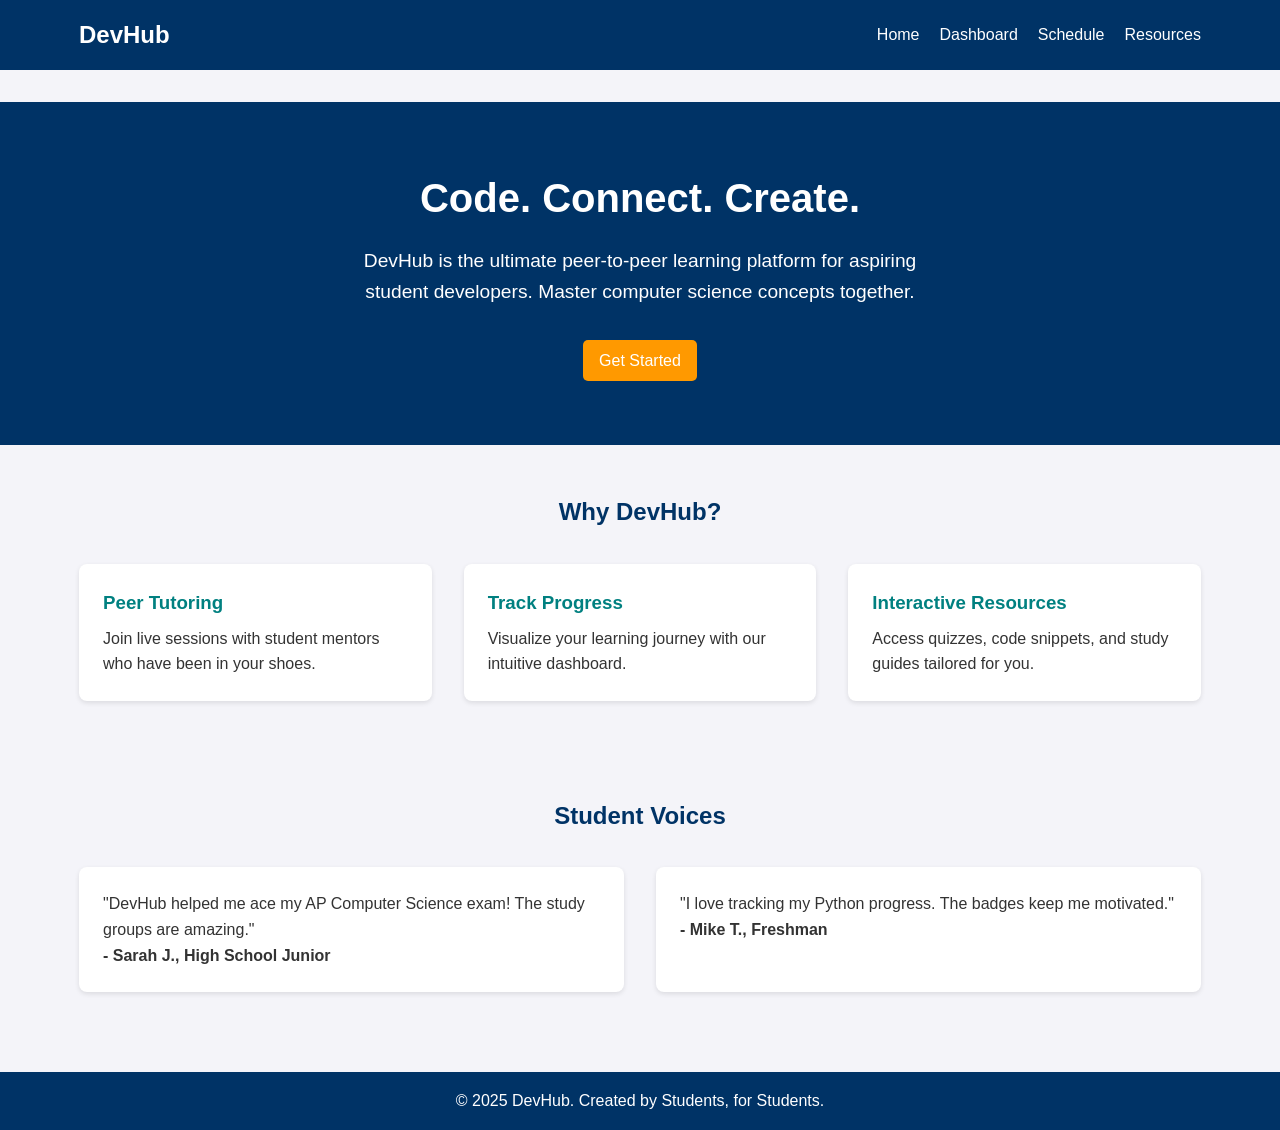
==== index.html @ 488227c8 "Create DevHub website for 2025-2026 Website Design competition - Implemented Home, Dashboard, Schedu" ====
<!DOCTYPE html>
<html lang="en">
<head>
    <meta charset="UTF-8">
    <meta name="viewport" content="width=device-width, initial-scale=1.0">
    <title>DevHub - Student Learning Hub</title>
    <link rel="stylesheet" href="css/styles.css">
    <script src="js/components.js" defer></script>
</head>
<body>
    <header></header>

    <main>
        <section class="hero">
            <div class="container">
                <div class="hero-content">
                    <h1>Code. Connect. Create.</h1>
                    <p>DevHub is the ultimate peer-to-peer learning platform for aspiring student developers. Master computer science concepts together.</p>
                    <a href="dashboard.html" class="btn btn-accent">Get Started</a>
                </div>
            </div>
        </section>

        <section class="features">
            <div class="container">
                <h2>Why DevHub?</h2>
                <div class="feature-grid">
                    <div class="feature-card">
                        <h3>Peer Tutoring</h3>
                        <p>Join live sessions with student mentors who have been in your shoes.</p>
                    </div>
                    <div class="feature-card">
                        <h3>Track Progress</h3>
                        <p>Visualize your learning journey with our intuitive dashboard.</p>
                    </div>
                    <div class="feature-card">
                        <h3>Interactive Resources</h3>
                        <p>Access quizzes, code snippets, and study guides tailored for you.</p>
                    </div>
                </div>
            </div>
        </section>

        <section class="testimonials">
            <div class="container">
                <h2>Student Voices</h2>
                <div class="testimonial-grid">
                    <div class="testimonial-card">
                        <p>"DevHub helped me ace my AP Computer Science exam! The study groups are amazing."</p>
                        <p><strong>- Sarah J., High School Junior</strong></p>
                    </div>
                    <div class="testimonial-card">
                        <p>"I love tracking my Python progress. The badges keep me motivated."</p>
                        <p><strong>- Mike T., Freshman</strong></p>
                    </div>
                </div>
            </div>
        </section>
    </main>

    <footer></footer>
</body>
</html>
---- css/styles.css ----
:root {
    --primary-color: #003366;
    --secondary-color: #008080;
    --accent-color: #FF9900;
    --bg-color: #f4f4f9;
    --text-color: #333333;
    --white: #ffffff;
    --font-main: 'Segoe UI', Tahoma, Geneva, Verdana, sans-serif;
}

* {
    box-sizing: border-box;
    margin: 0;
    padding: 0;
}

body {
    font-family: var(--font-main);
    background-color: var(--bg-color);
    color: var(--text-color);
    line-height: 1.6;
    display: flex;
    flex-direction: column;
    min-height: 100vh;
}

/* Typography */
h1, h2, h3 {
    color: var(--primary-color);
    margin-bottom: 0.5rem;
}

a {
    text-decoration: none;
    color: var(--primary-color);
}

ul {
    list-style: none;
}

/* Layout */
header {
    background-color: var(--primary-color);
    color: var(--white);
    padding: 1rem 0;
}

.container {
    width: 90%;
    max-width: 1200px;
    margin: 0 auto;
    padding: 0 15px;
}

/* Navigation */
nav {
    display: flex;
    justify-content: space-between;
    align-items: center;
}

.logo {
    font-size: 1.5rem;
    font-weight: bold;
    color: var(--white);
}

.nav-links {
    display: flex;
    gap: 20px;
}

.nav-links a {
    color: var(--white);
    font-weight: 500;
    transition: color 0.3s;
}

.nav-links a:hover {
    color: var(--accent-color);
}

.menu-toggle {
    display: none;
    font-size: 1.5rem;
    cursor: pointer;
}

/* Main Content */
main {
    flex: 1;
    padding: 2rem 0;
}

/* Footer */
footer {
    background-color: var(--primary-color);
    color: var(--white);
    text-align: center;
    padding: 1rem 0;
    margin-top: auto;
}

/* Responsive */
@media (max-width: 768px) {
    .nav-links {
        display: none;
        flex-direction: column;
        width: 100%;
        text-align: center;
        position: absolute;
        top: 60px; /* Adjust based on header height */
        left: 0;
        background-color: var(--primary-color);
        padding: 1rem 0;
    }

    .nav-links.active {
        display: flex;
    }

    .menu-toggle {
        display: block;
    }
}

/* Components */
.btn {
    display: inline-block;
    background-color: var(--secondary-color);
    color: var(--white);
    padding: 0.5rem 1rem;
    border-radius: 5px;
    transition: background 0.3s;
    border: none;
    cursor: pointer;
}

.btn:hover {
    background-color: #006666;
}

.btn-accent {
    background-color: var(--accent-color);
}

.btn-accent:hover {
    background-color: #e68a00;
}

/* Hero Section */
.hero {
    background-color: var(--primary-color);
    color: var(--white);
    padding: 4rem 0;
    text-align: center;
}

.hero h1 {
    color: var(--white);
    font-size: 2.5rem;
    margin-bottom: 1rem;
}

.hero p {
    font-size: 1.2rem;
    margin-bottom: 2rem;
    max-width: 600px;
    margin-left: auto;
    margin-right: auto;
}

/* Features Section */
.features, .testimonials {
    padding: 3rem 0;
    text-align: center;
}

.feature-grid, .testimonial-grid {
    display: grid;
    grid-template-columns: repeat(auto-fit, minmax(250px, 1fr));
    gap: 2rem;
    margin-top: 2rem;
}

.feature-card, .testimonial-card {
    background: var(--white);
    padding: 1.5rem;
    border-radius: 8px;
    box-shadow: 0 2px 5px rgba(0,0,0,0.1);
    text-align: left;
}

.feature-card h3 {
    color: var(--secondary-color);
}

/* Dashboard Styles */
.dashboard-grid {
    display: grid;
    grid-template-columns: 1fr 2fr;
    gap: 2rem;
    margin-top: 2rem;
}

@media (max-width: 768px) {
    .dashboard-grid {
        grid-template-columns: 1fr;
    }
}

.profile-card, .progress-section, .achievements-section {
    background: var(--white);
    padding: 1.5rem;
    border-radius: 8px;
    box-shadow: 0 2px 5px rgba(0,0,0,0.1);
    margin-bottom: 1rem;
}

.profile-header {
    display: flex;
    align-items: center;
    gap: 15px;
    margin-bottom: 1rem;
}

.avatar {
    width: 60px;
    height: 60px;
    background-color: var(--secondary-color);
    color: var(--white);
    border-radius: 50%;
    display: flex;
    align-items: center;
    justify-content: center;
    font-size: 1.2rem;
    font-weight: bold;
}

.streak {
    background-color: #fff3e0;
    color: #e65100;
    padding: 0.5rem;
    border-radius: 4px;
    text-align: center;
    font-weight: bold;
}

.progress-item {
    margin-bottom: 1.5rem;
}

.progress-info {
    display: flex;
    justify-content: space-between;
    margin-bottom: 0.5rem;
    font-weight: 500;
}

.progress-bar-bg {
    background-color: #e0e0e0;
    height: 10px;
    border-radius: 5px;
    overflow: hidden;
}

.progress-bar {
    background-color: var(--secondary-color);
    height: 100%;
    border-radius: 5px;
}

.badges-grid {
    display: grid;
    grid-template-columns: repeat(auto-fit, minmax(80px, 1fr));
    gap: 1rem;
    text-align: center;
}

.badge {
    padding: 1rem;
    border: 1px solid #eee;
    border-radius: 8px;
}

.badge.locked {
    opacity: 0.5;
    filter: grayscale(100%);
}

.badge-icon {
    font-size: 2rem;
    margin-bottom: 0.5rem;
}

/* Schedule Styles */
.schedule-controls {
    margin-bottom: 2rem;
    display: flex;
    gap: 10px;
}

.filter-btn {
    padding: 0.5rem 1.5rem;
    border: 1px solid var(--primary-color);
    background: transparent;
    color: var(--primary-color);
    border-radius: 20px;
    cursor: pointer;
    transition: all 0.3s;
}

.filter-btn:hover, .filter-btn.active {
    background: var(--primary-color);
    color: var(--white);
}

.session-card {
    display: flex;
    align-items: center;
    background: var(--white);
    padding: 1.5rem;
    margin-bottom: 1rem;
    border-radius: 8px;
    box-shadow: 0 2px 5px rgba(0,0,0,0.1);
    transition: transform 0.2s;
}

.session-card:hover {
    transform: translateY(-2px);
}

.session-date {
    background: #e3f2fd;
    color: var(--primary-color);
    padding: 0.5rem 1rem;
    border-radius: 8px;
    text-align: center;
    margin-right: 1.5rem;
    min-width: 70px;
}

.session-date .day {
    display: block;
    font-size: 1.5rem;
    font-weight: bold;
}

.session-date .month {
    font-size: 0.8rem;
    font-weight: bold;
}

.session-details {
    flex: 1;
}

.session-details h3 {
    margin-bottom: 0.2rem;
}

.session-details .time, .session-details .host {
    font-size: 0.9rem;
    color: #666;
    margin-bottom: 0.2rem;
}

.tag {
    display: inline-block;
    font-size: 0.8rem;
    padding: 0.2rem 0.6rem;
    border-radius: 12px;
    margin-top: 0.5rem;
}

.tag.tutoring {
    background: #e0f7fa;
    color: #006064;
}

.tag.study-group {
    background: #f3e5f5;
    color: #4a148c;
}

@media (max-width: 600px) {
    .session-card {
        flex-direction: column;
        text-align: center;
    }
    .session-date {
        margin-right: 0;
        margin-bottom: 1rem;
    }
    .btn {
        margin-top: 1rem;
        width: 100%;
    }
}

/* Resources Styles */
.resources-grid {
    display: grid;
    grid-template-columns: repeat(auto-fit, minmax(300px, 1fr));
    gap: 2rem;
    margin-bottom: 3rem;
}

.resource-card {
    background: var(--white);
    padding: 2rem;
    border-radius: 8px;
    box-shadow: 0 2px 5px rgba(0,0,0,0.1);
    text-align: center;
    transition: transform 0.3s;
}

.resource-card:hover {
    transform: translateY(-5px);
}

.resource-icon {
    font-size: 3rem;
    margin-bottom: 1rem;
}

.text-link {
    color: var(--secondary-color);
    font-weight: bold;
    margin-top: 1rem;
    display: inline-block;
}

/* Quiz Styles */
.quiz-section {
    background: var(--white);
    padding: 2rem;
    border-radius: 8px;
    box-shadow: 0 2px 5px rgba(0,0,0,0.1);
    max-width: 800px;
    margin: 0 auto;
}

.quiz-container {
    margin-top: 1rem;
}

.quiz-options {
    display: flex;
    flex-direction: column;
    gap: 10px;
    margin: 1.5rem 0;
}

.option {
    padding: 1rem;
    border: 2px solid #eee;
    border-radius: 5px;
    cursor: pointer;
    transition: border-color 0.3s;
}

.option:hover {
    border-color: var(--secondary-color);
}

.option input {
    margin-right: 10px;
}

.quiz-result {
    margin-top: 1rem;
    font-weight: bold;
    font-size: 1.1rem;
}

.quiz-result.correct {
    color: green;
}

.quiz-result.incorrect {
    color: red;
}
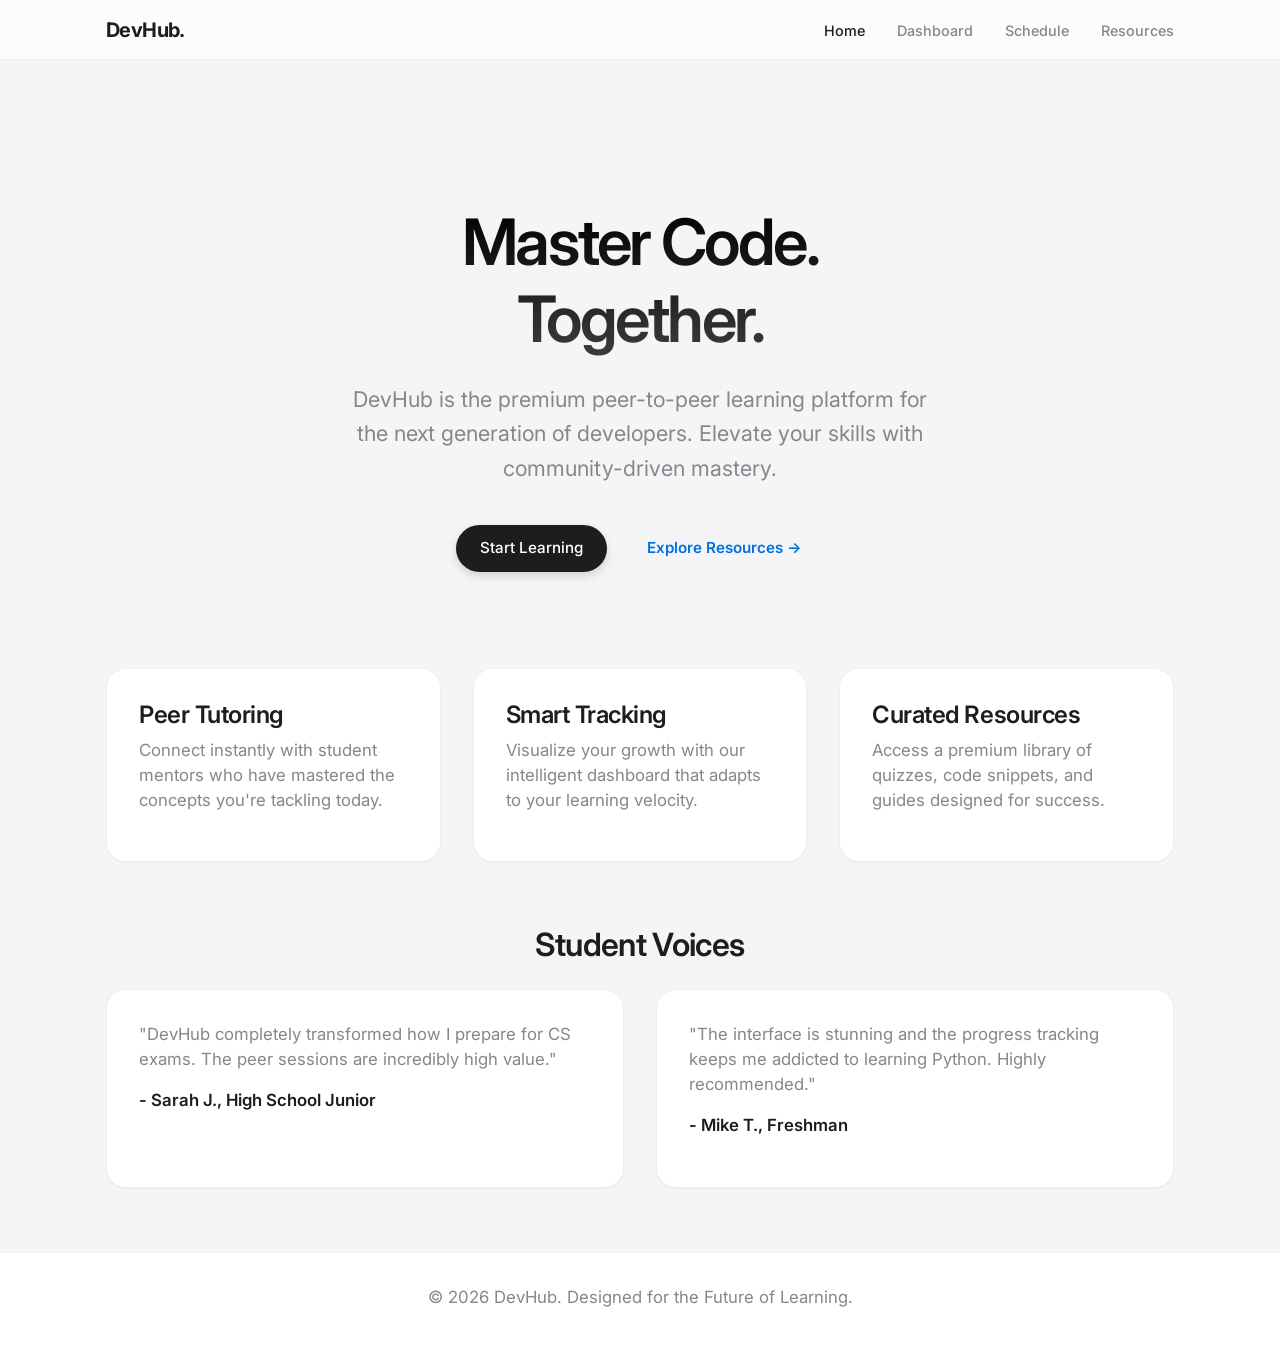
==== commit 1ea5bfcd: "Overhaul UX/UI to Luxury Minimalist Aesthetic Co-authored-by: GetLeadify <157917847+GetLeadify@users" ====
--- a/index.html
+++ b/index.html
@@ -3,7 +3,7 @@
 <head>
     <meta charset="UTF-8">
     <meta name="viewport" content="width=device-width, initial-scale=1.0">
-    <title>DevHub - Student Learning Hub</title>
+    <title>DevHub - The Future of Student Learning</title>
     <link rel="stylesheet" href="css/styles.css">
     <script src="js/components.js" defer></script>
 </head>
@@ -13,45 +13,45 @@
     <main>
         <section class="hero">
             <div class="container">
-                <div class="hero-content">
-                    <h1>Code. Connect. Create.</h1>
-                    <p>DevHub is the ultimate peer-to-peer learning platform for aspiring student developers. Master computer science concepts together.</p>
-                    <a href="dashboard.html" class="btn btn-accent">Get Started</a>
+                <h1>Master Code.<br>Together.</h1>
+                <p>DevHub is the premium peer-to-peer learning platform for the next generation of developers. Elevate your skills with community-driven mastery.</p>
+                <div class="hero-actions">
+                    <a href="dashboard.html" class="btn btn-primary">Start Learning</a>
+                    <a href="resources.html" class="btn btn-secondary">Explore Resources &rarr;</a>
                 </div>
             </div>
         </section>
 
         <section class="features">
             <div class="container">
-                <h2>Why DevHub?</h2>
-                <div class="feature-grid">
+                <div class="grid-3">
                     <div class="feature-card">
                         <h3>Peer Tutoring</h3>
-                        <p>Join live sessions with student mentors who have been in your shoes.</p>
+                        <p>Connect instantly with student mentors who have mastered the concepts you're tackling today.</p>
                     </div>
                     <div class="feature-card">
-                        <h3>Track Progress</h3>
-                        <p>Visualize your learning journey with our intuitive dashboard.</p>
+                        <h3>Smart Tracking</h3>
+                        <p>Visualize your growth with our intelligent dashboard that adapts to your learning velocity.</p>
                     </div>
                     <div class="feature-card">
-                        <h3>Interactive Resources</h3>
-                        <p>Access quizzes, code snippets, and study guides tailored for you.</p>
+                        <h3>Curated Resources</h3>
+                        <p>Access a premium library of quizzes, code snippets, and guides designed for success.</p>
                     </div>
                 </div>
             </div>
         </section>
 
-        <section class="testimonials">
+        <section class="testimonials" style="margin-top: 4rem;">
             <div class="container">
-                <h2>Student Voices</h2>
-                <div class="testimonial-grid">
+                <h2 style="text-align: center;">Student Voices</h2>
+                <div class="grid-2">
                     <div class="testimonial-card">
-                        <p>"DevHub helped me ace my AP Computer Science exam! The study groups are amazing."</p>
-                        <p><strong>- Sarah J., High School Junior</strong></p>
+                        <p>"DevHub completely transformed how I prepare for CS exams. The peer sessions are incredibly high value."</p>
+                        <p style="margin-top: 1rem; font-weight: 600; color: var(--text-primary);">- Sarah J., High School Junior</p>
                     </div>
                     <div class="testimonial-card">
-                        <p>"I love tracking my Python progress. The badges keep me motivated."</p>
-                        <p><strong>- Mike T., Freshman</strong></p>
+                        <p>"The interface is stunning and the progress tracking keeps me addicted to learning Python. Highly recommended."</p>
+                        <p style="margin-top: 1rem; font-weight: 600; color: var(--text-primary);">- Mike T., Freshman</p>
                     </div>
                 </div>
             </div>
--- a/css/styles.css
+++ b/css/styles.css
@@ -1,484 +1,560 @@
+/*
+   DevHub Redesign - Luxury Minimalist Aesthetic
+   Inspired by Apple/Notion Design Systems
+*/
+
+@import url('https://fonts.googleapis.com/css2?family=Inter:wght@400;500;600;700&display=swap');
+
 :root {
-    --primary-color: #003366;
-    --secondary-color: #008080;
-    --accent-color: #FF9900;
-    --bg-color: #f4f4f9;
-    --text-color: #333333;
-    --white: #ffffff;
-    --font-main: 'Segoe UI', Tahoma, Geneva, Verdana, sans-serif;
-}
-
+    /* Color Palette */
+    --bg-body: #F5F5F7;
+    --bg-surface: #FFFFFF;
+    --bg-surface-glass: rgba(255, 255, 255, 0.7);
+
+    --text-primary: #1D1D1F;
+    --text-secondary: #86868B;
+    --text-tertiary: #D2D2D7;
+    --text-inverse: #FFFFFF;
+
+    --accent-primary: #0071E3; /* Apple Blue */
+    --accent-hover: #0077ED;
+    --accent-secondary: #5E5CE6; /* Indigo */
+
+    --success: #34C759;
+    --warning: #FF9F0A;
+    --danger: #FF3B30;
+
+    /* Spacing & Layout */
+    --max-width: 1100px;
+    --header-height: 60px;
+    --radius-sm: 8px;
+    --radius-md: 12px;
+    --radius-lg: 20px;
+    --radius-full: 9999px;
+
+    /* Shadows & Effects */
+    --shadow-sm: 0 1px 2px rgba(0,0,0,0.04);
+    --shadow-md: 0 4px 12px rgba(0,0,0,0.06);
+    --shadow-lg: 0 12px 24px rgba(0,0,0,0.08);
+    --shadow-xl: 0 20px 40px rgba(0,0,0,0.1);
+
+    --border-subtle: 1px solid rgba(0,0,0,0.06);
+    --glass-blur: blur(20px);
+}
+
+/* Reset & Base Styles */
 * {
-    box-sizing: border-box;
     margin: 0;
     padding: 0;
+    box-sizing: border-box;
 }
 
 body {
-    font-family: var(--font-main);
-    background-color: var(--bg-color);
-    color: var(--text-color);
-    line-height: 1.6;
+    font-family: 'Inter', -apple-system, BlinkMacSystemFont, sans-serif;
+    background-color: var(--bg-body);
+    color: var(--text-primary);
+    line-height: 1.5;
+    -webkit-font-smoothing: antialiased;
+    -moz-osx-font-smoothing: grayscale;
     display: flex;
     flex-direction: column;
     min-height: 100vh;
 }
 
-/* Typography */
-h1, h2, h3 {
-    color: var(--primary-color);
-    margin-bottom: 0.5rem;
+img {
+    max-width: 100%;
+    display: block;
 }
 
 a {
     text-decoration: none;
-    color: var(--primary-color);
+    color: inherit;
+    transition: color 0.2s ease;
 }
 
 ul {
     list-style: none;
 }
 
-/* Layout */
-header {
-    background-color: var(--primary-color);
-    color: var(--white);
-    padding: 1rem 0;
-}
-
+/* Typography */
+h1, h2, h3, h4 {
+    color: var(--text-primary);
+    font-weight: 600;
+    letter-spacing: -0.02em;
+    line-height: 1.2;
+}
+
+h1 { font-size: 3rem; margin-bottom: 1rem; }
+h2 { font-size: 2rem; margin-bottom: 1.5rem; }
+h3 { font-size: 1.5rem; margin-bottom: 0.5rem; }
+p { color: var(--text-secondary); margin-bottom: 1rem; font-size: 1.05rem; }
+
+/* Layout Utilities */
 .container {
     width: 90%;
-    max-width: 1200px;
+    max-width: var(--max-width);
     margin: 0 auto;
-    padding: 0 15px;
-}
-
-/* Navigation */
+    padding: 0 1rem;
+}
+
+main {
+    flex: 1;
+    padding-top: 3rem;
+    padding-bottom: 4rem;
+    animation: fadeIn 0.6s ease-out;
+}
+
+/* Header & Navigation */
+header {
+    position: sticky;
+    top: 0;
+    z-index: 1000;
+    background: var(--bg-surface-glass);
+    backdrop-filter: var(--glass-blur);
+    -webkit-backdrop-filter: var(--glass-blur);
+    border-bottom: var(--border-subtle);
+    height: var(--header-height);
+    display: flex;
+    align-items: center;
+}
+
 nav {
     display: flex;
     justify-content: space-between;
     align-items: center;
+    width: 100%;
 }
 
 .logo {
-    font-size: 1.5rem;
-    font-weight: bold;
-    color: var(--white);
+    font-size: 1.25rem;
+    font-weight: 700;
+    color: var(--text-primary);
+    letter-spacing: -0.03em;
 }
 
 .nav-links {
     display: flex;
-    gap: 20px;
+    gap: 2rem;
 }
 
 .nav-links a {
-    color: var(--white);
+    font-size: 0.9rem;
     font-weight: 500;
-    transition: color 0.3s;
-}
-
-.nav-links a:hover {
-    color: var(--accent-color);
+    color: var(--text-secondary);
+}
+
+.nav-links a:hover,
+.nav-links a.active {
+    color: var(--text-primary);
 }
 
 .menu-toggle {
     display: none;
+    cursor: pointer;
     font-size: 1.5rem;
-    cursor: pointer;
-}
-
-/* Main Content */
-main {
-    flex: 1;
-    padding: 2rem 0;
+    color: var(--text-primary);
 }
 
 /* Footer */
 footer {
-    background-color: var(--primary-color);
-    color: var(--white);
-    text-align: center;
-    padding: 1rem 0;
-    margin-top: auto;
-}
-
-/* Responsive */
+    background: var(--bg-surface);
+    border-top: var(--border-subtle);
+    padding: 2rem 0;
+    text-align: center;
+    font-size: 0.9rem;
+    color: var(--text-secondary);
+}
+
+/* Components */
+
+/* Buttons */
+.btn {
+    display: inline-flex;
+    align-items: center;
+    justify-content: center;
+    padding: 0.75rem 1.5rem;
+    border-radius: var(--radius-full);
+    font-weight: 500;
+    font-size: 0.95rem;
+    transition: all 0.2s cubic-bezier(0.25, 0.8, 0.25, 1);
+    cursor: pointer;
+    border: none;
+    gap: 0.5rem;
+}
+
+.btn-primary {
+    background-color: var(--text-primary);
+    color: var(--text-inverse);
+    box-shadow: 0 4px 10px rgba(0,0,0,0.15);
+}
+
+.btn-primary:hover {
+    transform: translateY(-2px);
+    box-shadow: 0 8px 16px rgba(0,0,0,0.2);
+    background-color: #000;
+}
+
+.btn-accent {
+    background-color: var(--accent-primary);
+    color: white;
+}
+
+.btn-accent:hover {
+    background-color: var(--accent-hover);
+    transform: translateY(-1px);
+    box-shadow: 0 4px 12px rgba(0, 113, 227, 0.3);
+}
+
+.btn-secondary {
+    background-color: transparent;
+    color: var(--accent-primary);
+    font-weight: 600;
+}
+
+.btn-secondary:hover {
+    color: var(--accent-hover);
+    text-decoration: underline;
+}
+
+/* Cards */
+.card, .feature-card, .testimonial-card, .profile-card, .resource-card, .session-card {
+    background: var(--bg-surface);
+    border-radius: var(--radius-lg);
+    padding: 2rem;
+    box-shadow: var(--shadow-sm);
+    border: var(--border-subtle);
+    transition: all 0.3s cubic-bezier(0.25, 0.8, 0.25, 1);
+}
+
+.card:hover, .feature-card:hover, .testimonial-card:hover, .resource-card:hover, .session-card:hover {
+    transform: translateY(-4px);
+    box-shadow: var(--shadow-xl);
+}
+
+/* Hero Section */
+.hero {
+    text-align: center;
+    padding: 6rem 0;
+    max-width: 800px;
+    margin: 0 auto;
+}
+
+.hero h1 {
+    font-size: 4rem;
+    letter-spacing: -0.04em;
+    background: linear-gradient(180deg, rgba(0,0,0,1) 0%, rgba(60,60,60,1) 100%);
+    -webkit-background-clip: text;
+    -webkit-text-fill-color: transparent;
+    margin-bottom: 1.5rem;
+}
+
+.hero p {
+    font-size: 1.35rem;
+    color: var(--text-secondary);
+    line-height: 1.6;
+    margin-bottom: 2.5rem;
+    max-width: 600px;
+    margin-left: auto;
+    margin-right: auto;
+}
+
+.hero-actions {
+    display: flex;
+    gap: 1rem;
+    justify-content: center;
+}
+
+/* Grids */
+.grid-3 {
+    display: grid;
+    grid-template-columns: repeat(auto-fit, minmax(300px, 1fr));
+    gap: 2rem;
+}
+
+.grid-2 {
+    display: grid;
+    grid-template-columns: repeat(auto-fit, minmax(350px, 1fr));
+    gap: 2rem;
+}
+
+/* Dashboard Specifics */
+.dashboard-grid {
+    display: grid;
+    grid-template-columns: 300px 1fr;
+    gap: 2rem;
+}
+
+.profile-header {
+    text-align: center;
+    margin-bottom: 1.5rem;
+}
+
+.avatar {
+    width: 80px;
+    height: 80px;
+    background: linear-gradient(135deg, var(--accent-primary), var(--accent-secondary));
+    color: white;
+    border-radius: 50%;
+    display: flex;
+    align-items: center;
+    justify-content: center;
+    font-size: 1.75rem;
+    font-weight: 700;
+    margin: 0 auto 1rem;
+    box-shadow: 0 8px 16px rgba(94, 92, 230, 0.2);
+}
+
+.streak {
+    background: linear-gradient(135deg, #fff7ed, #fff);
+    border: 1px solid #fed7aa;
+    color: #c2410c;
+    padding: 1rem;
+    border-radius: var(--radius-md);
+    text-align: center;
+    font-weight: 600;
+}
+
+.progress-item {
+    margin-bottom: 2rem;
+}
+
+.progress-info {
+    display: flex;
+    justify-content: space-between;
+    margin-bottom: 0.5rem;
+    font-size: 0.9rem;
+    font-weight: 500;
+}
+
+.progress-bar-bg {
+    height: 8px;
+    background: #E5E5EA;
+    border-radius: 10px;
+    overflow: hidden;
+}
+
+.progress-bar {
+    height: 100%;
+    background: var(--accent-primary);
+    border-radius: 10px;
+    background-image: linear-gradient(90deg, var(--accent-primary), var(--accent-secondary));
+}
+
+.badges-grid {
+    display: grid;
+    grid-template-columns: repeat(auto-fill, minmax(100px, 1fr));
+    gap: 1.5rem;
+}
+
+.badge {
+    background: #F2F2F7;
+    padding: 1.5rem;
+    border-radius: var(--radius-md);
+    text-align: center;
+    transition: transform 0.2s;
+    font-size: 0.85rem;
+    font-weight: 500;
+    color: var(--text-secondary);
+}
+
+.badge:hover:not(.locked) {
+    background: white;
+    box-shadow: var(--shadow-md);
+    transform: scale(1.05);
+}
+
+.badge.locked {
+    opacity: 0.5;
+    filter: grayscale(1);
+}
+
+.badge-icon {
+    font-size: 2rem;
+    margin-bottom: 0.5rem;
+    display: block;
+}
+
+/* Schedule Specifics */
+.schedule-controls {
+    display: flex;
+    background: #E5E5EA;
+    padding: 4px;
+    border-radius: var(--radius-full);
+    display: inline-flex;
+    margin-bottom: 2rem;
+}
+
+.filter-btn {
+    padding: 0.5rem 1.5rem;
+    border-radius: var(--radius-full);
+    border: none;
+    background: transparent;
+    color: var(--text-secondary);
+    font-weight: 500;
+    font-size: 0.9rem;
+    cursor: pointer;
+    transition: all 0.2s;
+}
+
+.filter-btn.active {
+    background: white;
+    color: var(--text-primary);
+    box-shadow: 0 2px 4px rgba(0,0,0,0.1);
+}
+
+.session-card {
+    display: flex;
+    align-items: center;
+    padding: 1.5rem;
+    gap: 2rem;
+    margin-bottom: 1rem;
+}
+
+.session-date {
+    text-align: center;
+    min-width: 60px;
+}
+
+.session-date .day {
+    display: block;
+    font-size: 1.75rem;
+    font-weight: 700;
+    color: var(--text-primary);
+}
+
+.session-date .month {
+    font-size: 0.75rem;
+    text-transform: uppercase;
+    color: var(--text-secondary);
+    font-weight: 600;
+    letter-spacing: 0.05em;
+}
+
+.session-details h3 {
+    margin-bottom: 0.25rem;
+    font-size: 1.2rem;
+}
+
+.session-details p {
+    margin-bottom: 0.25rem;
+    font-size: 0.9rem;
+}
+
+.tag {
+    display: inline-block;
+    padding: 0.25rem 0.75rem;
+    border-radius: var(--radius-full);
+    font-size: 0.75rem;
+    font-weight: 600;
+    margin-top: 0.5rem;
+}
+
+.tag.tutoring { background: rgba(52, 199, 89, 0.1); color: var(--success); }
+.tag.study-group { background: rgba(94, 92, 230, 0.1); color: var(--accent-secondary); }
+
+/* Resources Specifics */
+.resource-icon {
+    font-size: 2.5rem;
+    margin-bottom: 1rem;
+    color: var(--text-primary);
+}
+
+.quiz-section {
+    background: white;
+    padding: 3rem;
+    border-radius: var(--radius-lg);
+    box-shadow: var(--shadow-md);
+    margin-top: 3rem;
+    text-align: center;
+    border: var(--border-subtle);
+}
+
+.quiz-options {
+    display: flex;
+    flex-direction: column;
+    gap: 1rem;
+    margin: 2rem 0;
+    text-align: left;
+}
+
+.option {
+    padding: 1rem 1.5rem;
+    border: 1px solid #E5E5EA;
+    border-radius: var(--radius-md);
+    cursor: pointer;
+    transition: all 0.2s;
+    display: flex;
+    align-items: center;
+    gap: 1rem;
+    font-weight: 500;
+}
+
+.option:hover {
+    border-color: var(--accent-primary);
+    background: rgba(0, 113, 227, 0.02);
+}
+
+.option input {
+    accent-color: var(--accent-primary);
+}
+
+.quiz-result {
+    margin-top: 1rem;
+    font-weight: 600;
+}
+.quiz-result.correct { color: var(--success); }
+.quiz-result.incorrect { color: var(--danger); }
+
+/* Mobile Responsive */
 @media (max-width: 768px) {
+    .hero h1 { font-size: 2.5rem; }
+
+    .dashboard-grid {
+        grid-template-columns: 1fr;
+    }
+
     .nav-links {
+        position: fixed;
+        top: var(--header-height);
+        left: 0;
+        right: 0;
+        background: var(--bg-surface);
+        flex-direction: column;
+        padding: 2rem;
+        gap: 1.5rem;
+        border-bottom: var(--border-subtle);
         display: none;
-        flex-direction: column;
-        width: 100%;
-        text-align: center;
-        position: absolute;
-        top: 60px; /* Adjust based on header height */
-        left: 0;
-        background-color: var(--primary-color);
-        padding: 1rem 0;
     }
 
     .nav-links.active {
         display: flex;
+        animation: slideDown 0.3s ease-out;
     }
 
     .menu-toggle {
         display: block;
     }
-}
-
-/* Components */
-.btn {
-    display: inline-block;
-    background-color: var(--secondary-color);
-    color: var(--white);
-    padding: 0.5rem 1rem;
-    border-radius: 5px;
-    transition: background 0.3s;
-    border: none;
-    cursor: pointer;
-}
-
-.btn:hover {
-    background-color: #006666;
-}
-
-.btn-accent {
-    background-color: var(--accent-color);
-}
-
-.btn-accent:hover {
-    background-color: #e68a00;
-}
-
-/* Hero Section */
-.hero {
-    background-color: var(--primary-color);
-    color: var(--white);
-    padding: 4rem 0;
-    text-align: center;
-}
-
-.hero h1 {
-    color: var(--white);
-    font-size: 2.5rem;
-    margin-bottom: 1rem;
-}
-
-.hero p {
-    font-size: 1.2rem;
-    margin-bottom: 2rem;
-    max-width: 600px;
-    margin-left: auto;
-    margin-right: auto;
-}
-
-/* Features Section */
-.features, .testimonials {
-    padding: 3rem 0;
-    text-align: center;
-}
-
-.feature-grid, .testimonial-grid {
-    display: grid;
-    grid-template-columns: repeat(auto-fit, minmax(250px, 1fr));
-    gap: 2rem;
-    margin-top: 2rem;
-}
-
-.feature-card, .testimonial-card {
-    background: var(--white);
-    padding: 1.5rem;
-    border-radius: 8px;
-    box-shadow: 0 2px 5px rgba(0,0,0,0.1);
-    text-align: left;
-}
-
-.feature-card h3 {
-    color: var(--secondary-color);
-}
-
-/* Dashboard Styles */
-.dashboard-grid {
-    display: grid;
-    grid-template-columns: 1fr 2fr;
-    gap: 2rem;
-    margin-top: 2rem;
-}
-
-@media (max-width: 768px) {
-    .dashboard-grid {
-        grid-template-columns: 1fr;
-    }
-}
-
-.profile-card, .progress-section, .achievements-section {
-    background: var(--white);
-    padding: 1.5rem;
-    border-radius: 8px;
-    box-shadow: 0 2px 5px rgba(0,0,0,0.1);
-    margin-bottom: 1rem;
-}
-
-.profile-header {
-    display: flex;
-    align-items: center;
-    gap: 15px;
-    margin-bottom: 1rem;
-}
-
-.avatar {
-    width: 60px;
-    height: 60px;
-    background-color: var(--secondary-color);
-    color: var(--white);
-    border-radius: 50%;
-    display: flex;
-    align-items: center;
-    justify-content: center;
-    font-size: 1.2rem;
-    font-weight: bold;
-}
-
-.streak {
-    background-color: #fff3e0;
-    color: #e65100;
-    padding: 0.5rem;
-    border-radius: 4px;
-    text-align: center;
-    font-weight: bold;
-}
-
-.progress-item {
-    margin-bottom: 1.5rem;
-}
-
-.progress-info {
-    display: flex;
-    justify-content: space-between;
-    margin-bottom: 0.5rem;
-    font-weight: 500;
-}
-
-.progress-bar-bg {
-    background-color: #e0e0e0;
-    height: 10px;
-    border-radius: 5px;
-    overflow: hidden;
-}
-
-.progress-bar {
-    background-color: var(--secondary-color);
-    height: 100%;
-    border-radius: 5px;
-}
-
-.badges-grid {
-    display: grid;
-    grid-template-columns: repeat(auto-fit, minmax(80px, 1fr));
-    gap: 1rem;
-    text-align: center;
-}
-
-.badge {
-    padding: 1rem;
-    border: 1px solid #eee;
-    border-radius: 8px;
-}
-
-.badge.locked {
-    opacity: 0.5;
-    filter: grayscale(100%);
-}
-
-.badge-icon {
-    font-size: 2rem;
-    margin-bottom: 0.5rem;
-}
-
-/* Schedule Styles */
-.schedule-controls {
-    margin-bottom: 2rem;
-    display: flex;
-    gap: 10px;
-}
-
-.filter-btn {
-    padding: 0.5rem 1.5rem;
-    border: 1px solid var(--primary-color);
-    background: transparent;
-    color: var(--primary-color);
-    border-radius: 20px;
-    cursor: pointer;
-    transition: all 0.3s;
-}
-
-.filter-btn:hover, .filter-btn.active {
-    background: var(--primary-color);
-    color: var(--white);
-}
-
-.session-card {
-    display: flex;
-    align-items: center;
-    background: var(--white);
-    padding: 1.5rem;
-    margin-bottom: 1rem;
-    border-radius: 8px;
-    box-shadow: 0 2px 5px rgba(0,0,0,0.1);
-    transition: transform 0.2s;
-}
-
-.session-card:hover {
-    transform: translateY(-2px);
-}
-
-.session-date {
-    background: #e3f2fd;
-    color: var(--primary-color);
-    padding: 0.5rem 1rem;
-    border-radius: 8px;
-    text-align: center;
-    margin-right: 1.5rem;
-    min-width: 70px;
-}
-
-.session-date .day {
-    display: block;
-    font-size: 1.5rem;
-    font-weight: bold;
-}
-
-.session-date .month {
-    font-size: 0.8rem;
-    font-weight: bold;
-}
-
-.session-details {
-    flex: 1;
-}
-
-.session-details h3 {
-    margin-bottom: 0.2rem;
-}
-
-.session-details .time, .session-details .host {
-    font-size: 0.9rem;
-    color: #666;
-    margin-bottom: 0.2rem;
-}
-
-.tag {
-    display: inline-block;
-    font-size: 0.8rem;
-    padding: 0.2rem 0.6rem;
-    border-radius: 12px;
-    margin-top: 0.5rem;
-}
-
-.tag.tutoring {
-    background: #e0f7fa;
-    color: #006064;
-}
-
-.tag.study-group {
-    background: #f3e5f5;
-    color: #4a148c;
-}
-
-@media (max-width: 600px) {
+
     .session-card {
         flex-direction: column;
-        text-align: center;
+        align-items: flex-start;
+        gap: 1rem;
     }
+
     .session-date {
-        margin-right: 0;
-        margin-bottom: 1rem;
+        display: flex;
+        align-items: baseline;
+        gap: 0.5rem;
     }
-    .btn {
-        margin-top: 1rem;
-        width: 100%;
-    }
-}
-
-/* Resources Styles */
-.resources-grid {
-    display: grid;
-    grid-template-columns: repeat(auto-fit, minmax(300px, 1fr));
-    gap: 2rem;
-    margin-bottom: 3rem;
-}
-
-.resource-card {
-    background: var(--white);
-    padding: 2rem;
-    border-radius: 8px;
-    box-shadow: 0 2px 5px rgba(0,0,0,0.1);
-    text-align: center;
-    transition: transform 0.3s;
-}
-
-.resource-card:hover {
-    transform: translateY(-5px);
-}
-
-.resource-icon {
-    font-size: 3rem;
-    margin-bottom: 1rem;
-}
-
-.text-link {
-    color: var(--secondary-color);
-    font-weight: bold;
-    margin-top: 1rem;
-    display: inline-block;
-}
-
-/* Quiz Styles */
-.quiz-section {
-    background: var(--white);
-    padding: 2rem;
-    border-radius: 8px;
-    box-shadow: 0 2px 5px rgba(0,0,0,0.1);
-    max-width: 800px;
-    margin: 0 auto;
-}
-
-.quiz-container {
-    margin-top: 1rem;
-}
-
-.quiz-options {
-    display: flex;
-    flex-direction: column;
-    gap: 10px;
-    margin: 1.5rem 0;
-}
-
-.option {
-    padding: 1rem;
-    border: 2px solid #eee;
-    border-radius: 5px;
-    cursor: pointer;
-    transition: border-color 0.3s;
-}
-
-.option:hover {
-    border-color: var(--secondary-color);
-}
-
-.option input {
-    margin-right: 10px;
-}
-
-.quiz-result {
-    margin-top: 1rem;
-    font-weight: bold;
-    font-size: 1.1rem;
-}
-
-.quiz-result.correct {
-    color: green;
-}
-
-.quiz-result.incorrect {
-    color: red;
-}
+}
+
+/* Animations */
+@keyframes fadeIn {
+    from { opacity: 0; transform: translateY(10px); }
+    to { opacity: 1; transform: translateY(0); }
+}
+
+@keyframes slideDown {
+    from { opacity: 0; transform: translateY(-10px); }
+    to { opacity: 1; transform: translateY(0); }
+}
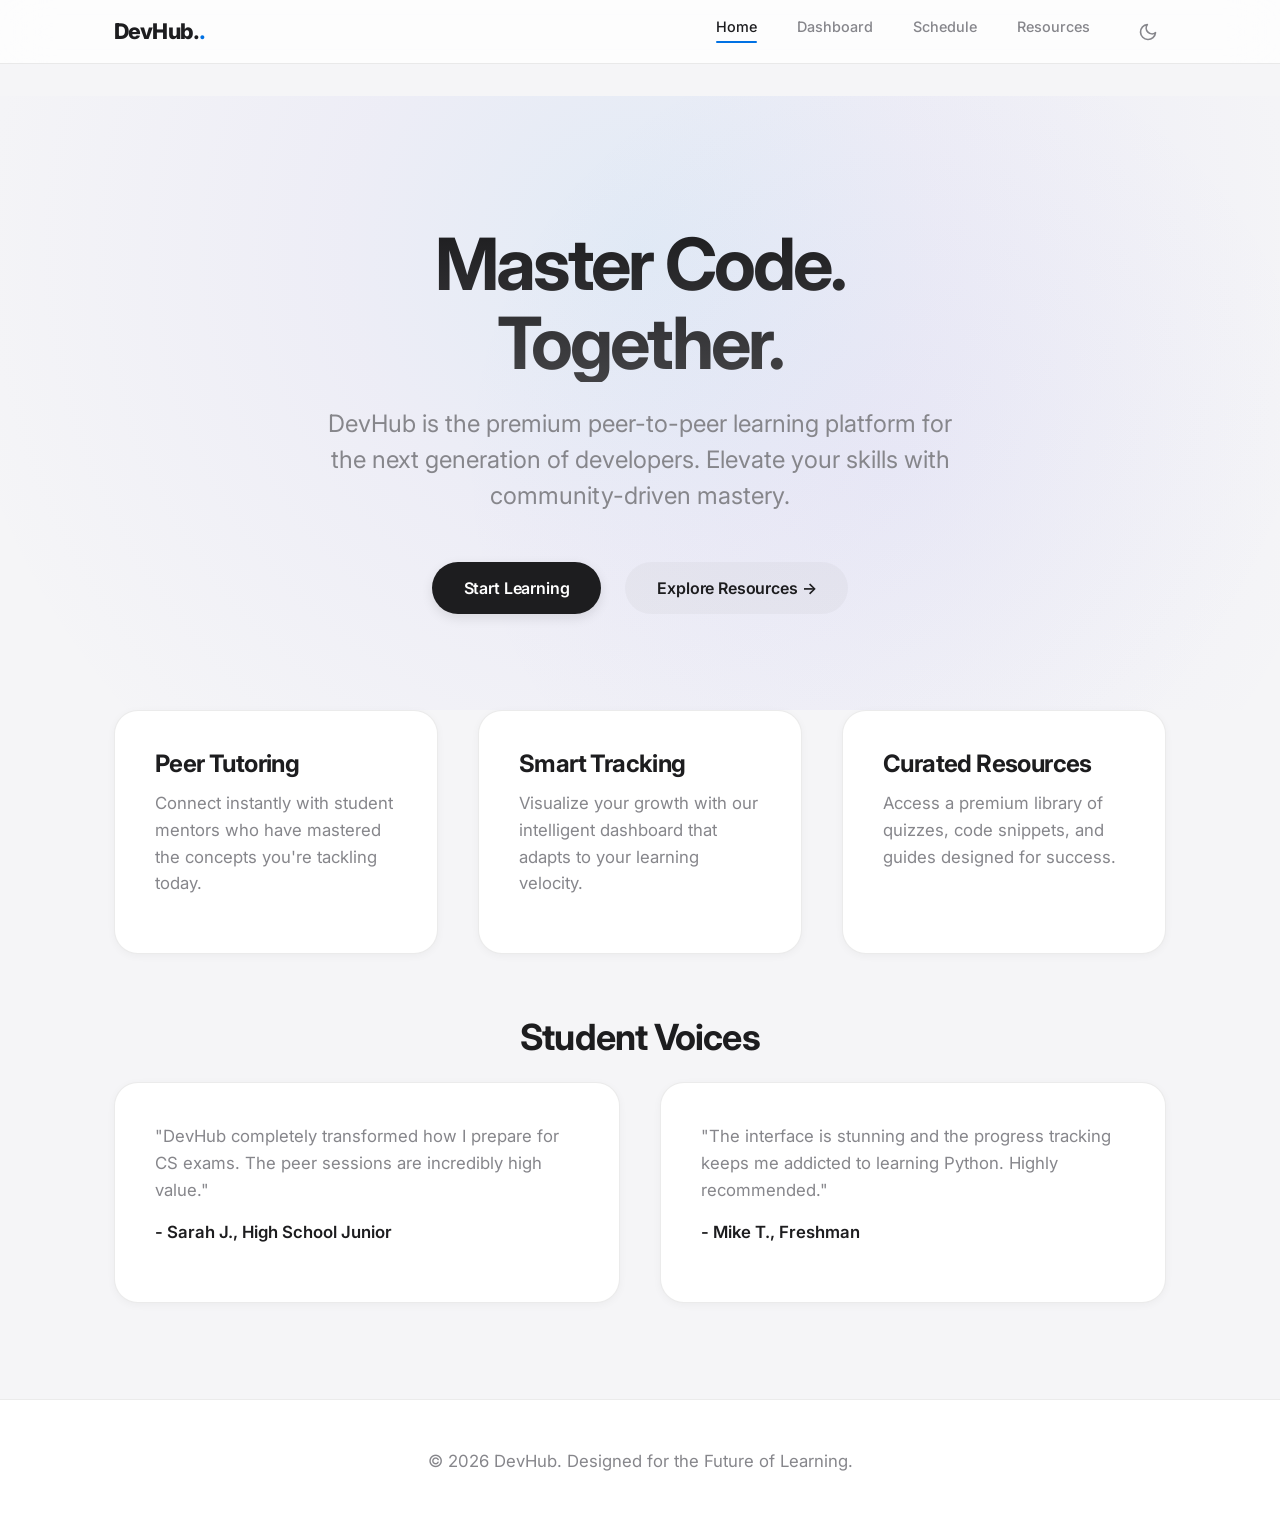
==== commit d5fefaec: "Polish UI/UX with Dark Mode and 3D Interactions - Added Dark Mode support with persistent toggle and" ====
--- a/index.html
+++ b/index.html
@@ -6,6 +6,7 @@
     <title>DevHub - The Future of Student Learning</title>
     <link rel="stylesheet" href="css/styles.css">
     <script src="js/components.js" defer></script>
+    <script src="js/script.js" defer></script>
 </head>
 <body>
     <header></header>
--- a/css/styles.css
+++ b/css/styles.css
@@ -1,15 +1,16 @@
 /*
    DevHub Redesign - Luxury Minimalist Aesthetic
    Inspired by Apple/Notion Design Systems
+   Refined for "Better" Polish
 */
 
-@import url('https://fonts.googleapis.com/css2?family=Inter:wght@400;500;600;700&display=swap');
+@import url('https://fonts.googleapis.com/css2?family=Inter:wght@400;500;600;700;800&display=swap');
 
 :root {
     /* Color Palette */
     --bg-body: #F5F5F7;
     --bg-surface: #FFFFFF;
-    --bg-surface-glass: rgba(255, 255, 255, 0.7);
+    --bg-surface-glass: rgba(255, 255, 255, 0.75);
 
     --text-primary: #1D1D1F;
     --text-secondary: #86868B;
@@ -26,20 +27,47 @@
 
     /* Spacing & Layout */
     --max-width: 1100px;
-    --header-height: 60px;
+    --header-height: 64px;
     --radius-sm: 8px;
-    --radius-md: 12px;
-    --radius-lg: 20px;
+    --radius-md: 16px;
+    --radius-lg: 24px;
     --radius-full: 9999px;
 
     /* Shadows & Effects */
-    --shadow-sm: 0 1px 2px rgba(0,0,0,0.04);
-    --shadow-md: 0 4px 12px rgba(0,0,0,0.06);
-    --shadow-lg: 0 12px 24px rgba(0,0,0,0.08);
-    --shadow-xl: 0 20px 40px rgba(0,0,0,0.1);
-
-    --border-subtle: 1px solid rgba(0,0,0,0.06);
-    --glass-blur: blur(20px);
+    --shadow-sm: 0 2px 8px rgba(0,0,0,0.04);
+    --shadow-md: 0 8px 24px rgba(0,0,0,0.06);
+    --shadow-lg: 0 16px 40px rgba(0,0,0,0.08);
+    --shadow-xl: 0 24px 60px rgba(0,0,0,0.12);
+
+    --border-subtle: 1px solid rgba(0,0,0,0.08);
+    --glass-blur: blur(24px);
+
+    --hero-gradient-start: rgba(29,29,31,1);
+    --hero-gradient-end: rgba(66,66,69,1);
+
+    /* Animation Timing */
+    --ease-out: cubic-bezier(0.215, 0.61, 0.355, 1);
+}
+
+[data-theme="dark"] {
+    --bg-body: #000000;
+    --bg-surface: #1C1C1E;
+    --bg-surface-glass: rgba(28, 28, 30, 0.75);
+
+    --text-primary: #F5F5F7;
+    --text-secondary: #A1A1A6;
+    --text-tertiary: #48484A;
+    --text-inverse: #000000;
+
+    --shadow-sm: 0 2px 8px rgba(0,0,0,0.2);
+    --shadow-md: 0 8px 24px rgba(0,0,0,0.3);
+    --shadow-lg: 0 16px 40px rgba(0,0,0,0.4);
+    --shadow-xl: 0 24px 60px rgba(0,0,0,0.5);
+
+    --border-subtle: 1px solid rgba(255,255,255,0.1);
+
+    --hero-gradient-start: #FFFFFF;
+    --hero-gradient-end: #A1A1A6;
 }
 
 /* Reset & Base Styles */
@@ -59,6 +87,7 @@
     display: flex;
     flex-direction: column;
     min-height: 100vh;
+    overflow-x: hidden;
 }
 
 img {
@@ -79,29 +108,28 @@
 /* Typography */
 h1, h2, h3, h4 {
     color: var(--text-primary);
-    font-weight: 600;
-    letter-spacing: -0.02em;
-    line-height: 1.2;
-}
-
-h1 { font-size: 3rem; margin-bottom: 1rem; }
-h2 { font-size: 2rem; margin-bottom: 1.5rem; }
-h3 { font-size: 1.5rem; margin-bottom: 0.5rem; }
-p { color: var(--text-secondary); margin-bottom: 1rem; font-size: 1.05rem; }
+    font-weight: 700;
+    letter-spacing: -0.025em;
+    line-height: 1.1;
+}
+
+h1 { font-size: 3.5rem; margin-bottom: 1.25rem; }
+h2 { font-size: 2.25rem; margin-bottom: 1.5rem; }
+h3 { font-size: 1.5rem; margin-bottom: 0.75rem; }
+p { color: var(--text-secondary); margin-bottom: 1rem; font-size: 1.05rem; line-height: 1.6; }
 
 /* Layout Utilities */
 .container {
     width: 90%;
     max-width: var(--max-width);
     margin: 0 auto;
-    padding: 0 1rem;
+    padding: 0 1.5rem;
 }
 
 main {
     flex: 1;
-    padding-top: 3rem;
-    padding-bottom: 4rem;
-    animation: fadeIn 0.6s ease-out;
+    padding-top: 2rem;
+    padding-bottom: 6rem;
 }
 
 /* Header & Navigation */
@@ -116,6 +144,7 @@
     height: var(--header-height);
     display: flex;
     align-items: center;
+    transition: background 0.3s ease;
 }
 
 nav {
@@ -126,32 +155,50 @@
 }
 
 .logo {
-    font-size: 1.25rem;
-    font-weight: 700;
-    color: var(--text-primary);
-    letter-spacing: -0.03em;
+    font-size: 1.35rem;
+    font-weight: 800;
+    color: var(--text-primary);
+    letter-spacing: -0.04em;
+    position: relative;
+}
+
+.logo::after {
+    content: '.';
+    color: var(--accent-primary);
 }
 
 .nav-links {
     display: flex;
-    gap: 2rem;
+    gap: 2.5rem;
 }
 
 .nav-links a {
     font-size: 0.9rem;
     font-weight: 500;
     color: var(--text-secondary);
+    position: relative;
+    padding: 0.5rem 0;
 }
 
 .nav-links a:hover,
 .nav-links a.active {
     color: var(--text-primary);
+}
+
+.nav-links a.active::after {
+    content: '';
+    position: absolute;
+    bottom: 0;
+    left: 0;
+    width: 100%;
+    height: 2px;
+    background: var(--accent-primary);
+    border-radius: 2px;
 }
 
 .menu-toggle {
     display: none;
     cursor: pointer;
-    font-size: 1.5rem;
     color: var(--text-primary);
 }
 
@@ -159,7 +206,7 @@
 footer {
     background: var(--bg-surface);
     border-top: var(--border-subtle);
-    padding: 2rem 0;
+    padding: 3rem 0;
     text-align: center;
     font-size: 0.9rem;
     color: var(--text-secondary);
@@ -172,25 +219,26 @@
     display: inline-flex;
     align-items: center;
     justify-content: center;
-    padding: 0.75rem 1.5rem;
+    padding: 0.875rem 2rem;
     border-radius: var(--radius-full);
-    font-weight: 500;
-    font-size: 0.95rem;
-    transition: all 0.2s cubic-bezier(0.25, 0.8, 0.25, 1);
+    font-weight: 600;
+    font-size: 1rem;
+    transition: all 0.3s var(--ease-out);
     cursor: pointer;
     border: none;
     gap: 0.5rem;
+    letter-spacing: -0.01em;
 }
 
 .btn-primary {
     background-color: var(--text-primary);
     color: var(--text-inverse);
-    box-shadow: 0 4px 10px rgba(0,0,0,0.15);
+    box-shadow: 0 4px 12px rgba(0,0,0,0.1);
 }
 
 .btn-primary:hover {
     transform: translateY(-2px);
-    box-shadow: 0 8px 16px rgba(0,0,0,0.2);
+    box-shadow: 0 10px 20px rgba(0,0,0,0.15);
     background-color: #000;
 }
 
@@ -202,175 +250,230 @@
 .btn-accent:hover {
     background-color: var(--accent-hover);
     transform: translateY(-1px);
-    box-shadow: 0 4px 12px rgba(0, 113, 227, 0.3);
+    box-shadow: 0 4px 15px rgba(0, 113, 227, 0.4);
 }
 
 .btn-secondary {
-    background-color: transparent;
-    color: var(--accent-primary);
-    font-weight: 600;
+    background-color: rgba(0,0,0,0.03);
+    color: var(--text-primary);
+    transition: background 0.2s;
 }
 
 .btn-secondary:hover {
-    color: var(--accent-hover);
-    text-decoration: underline;
+    background-color: rgba(0,0,0,0.06);
 }
 
 /* Cards */
 .card, .feature-card, .testimonial-card, .profile-card, .resource-card, .session-card {
     background: var(--bg-surface);
     border-radius: var(--radius-lg);
-    padding: 2rem;
+    padding: 2.5rem;
     box-shadow: var(--shadow-sm);
     border: var(--border-subtle);
-    transition: all 0.3s cubic-bezier(0.25, 0.8, 0.25, 1);
+    transition: all 0.4s var(--ease-out);
+    position: relative;
+    overflow: hidden;
 }
 
 .card:hover, .feature-card:hover, .testimonial-card:hover, .resource-card:hover, .session-card:hover {
-    transform: translateY(-4px);
-    box-shadow: var(--shadow-xl);
+    transform: translateY(-6px);
+    box-shadow: var(--shadow-lg);
+    border-color: rgba(0,0,0,0.04);
 }
 
 /* Hero Section */
 .hero {
     text-align: center;
-    padding: 6rem 0;
-    max-width: 800px;
-    margin: 0 auto;
+    padding: 8rem 0 6rem;
+    position: relative;
+    overflow: hidden;
+}
+
+/* Abstract Mesh Gradient Background for Hero */
+.hero::before {
+    content: '';
+    position: absolute;
+    top: -50%;
+    left: 50%;
+    transform: translateX(-50%);
+    width: 140%;
+    height: 150%;
+    background: radial-gradient(circle at 50% 50%, rgba(0, 113, 227, 0.08) 0%, rgba(94, 92, 230, 0.05) 30%, rgba(255,255,255,0) 70%);
+    z-index: -1;
+    animation: pulse 10s ease-in-out infinite alternate;
+}
+
+.hero::after {
+    content: '';
+    position: absolute;
+    top: 0;
+    left: 20%;
+    width: 100%;
+    height: 120%;
+    background: radial-gradient(circle, rgba(94, 92, 230, 0.08) 0%, rgba(0,0,0,0) 60%);
+    z-index: -2;
+    opacity: 0.6;
+    animation: float 15s ease-in-out infinite alternate-reverse;
+}
+
+@keyframes pulse {
+    0% { transform: translateX(-50%) scale(1); opacity: 0.8; }
+    100% { transform: translateX(-50%) scale(1.1); opacity: 1; }
+}
+
+@keyframes float {
+    0% { transform: translate(0, 0) scale(1); }
+    100% { transform: translate(-50px, 50px) scale(1.1); }
 }
 
 .hero h1 {
-    font-size: 4rem;
+    font-size: 4.5rem;
     letter-spacing: -0.04em;
-    background: linear-gradient(180deg, rgba(0,0,0,1) 0%, rgba(60,60,60,1) 100%);
+    background: linear-gradient(180deg, var(--hero-gradient-start) 0%, var(--hero-gradient-end) 100%);
     -webkit-background-clip: text;
     -webkit-text-fill-color: transparent;
     margin-bottom: 1.5rem;
-}
-
-.hero p {
-    font-size: 1.35rem;
-    color: var(--text-secondary);
-    line-height: 1.6;
-    margin-bottom: 2.5rem;
-    max-width: 600px;
+    max-width: 900px;
     margin-left: auto;
     margin-right: auto;
 }
 
+.hero p {
+    font-size: 1.5rem;
+    color: var(--text-secondary);
+    line-height: 1.5;
+    margin-bottom: 3rem;
+    max-width: 650px;
+    margin-left: auto;
+    margin-right: auto;
+}
+
 .hero-actions {
     display: flex;
-    gap: 1rem;
+    gap: 1.5rem;
     justify-content: center;
 }
 
 /* Grids */
 .grid-3 {
     display: grid;
-    grid-template-columns: repeat(auto-fit, minmax(300px, 1fr));
-    gap: 2rem;
+    grid-template-columns: repeat(auto-fit, minmax(320px, 1fr));
+    gap: 2.5rem;
 }
 
 .grid-2 {
     display: grid;
-    grid-template-columns: repeat(auto-fit, minmax(350px, 1fr));
-    gap: 2rem;
+    grid-template-columns: repeat(auto-fit, minmax(400px, 1fr));
+    gap: 2.5rem;
 }
 
 /* Dashboard Specifics */
 .dashboard-grid {
     display: grid;
-    grid-template-columns: 300px 1fr;
-    gap: 2rem;
+    grid-template-columns: 320px 1fr;
+    gap: 2.5rem;
 }
 
 .profile-header {
     text-align: center;
-    margin-bottom: 1.5rem;
+    margin-bottom: 2rem;
 }
 
 .avatar {
-    width: 80px;
-    height: 80px;
+    width: 100px;
+    height: 100px;
     background: linear-gradient(135deg, var(--accent-primary), var(--accent-secondary));
     color: white;
     border-radius: 50%;
     display: flex;
     align-items: center;
     justify-content: center;
-    font-size: 1.75rem;
+    font-size: 2.5rem;
     font-weight: 700;
-    margin: 0 auto 1rem;
-    box-shadow: 0 8px 16px rgba(94, 92, 230, 0.2);
+    margin: 0 auto 1.5rem;
+    box-shadow: 0 12px 24px rgba(94, 92, 230, 0.25);
+    border: 4px solid white;
 }
 
 .streak {
-    background: linear-gradient(135deg, #fff7ed, #fff);
-    border: 1px solid #fed7aa;
-    color: #c2410c;
-    padding: 1rem;
+    background: #FFF7ED;
+    border: 1px solid #FFEDD5;
+    color: #C2410C;
+    padding: 1.25rem;
     border-radius: var(--radius-md);
     text-align: center;
+    font-weight: 700;
+    font-size: 1.1rem;
+    display: flex;
+    align-items: center;
+    justify-content: center;
+    gap: 0.5rem;
+}
+
+.progress-item {
+    margin-bottom: 2.5rem;
+}
+
+.progress-info {
+    display: flex;
+    justify-content: space-between;
+    margin-bottom: 0.75rem;
+    font-size: 1rem;
     font-weight: 600;
 }
 
-.progress-item {
-    margin-bottom: 2rem;
-}
-
-.progress-info {
-    display: flex;
-    justify-content: space-between;
-    margin-bottom: 0.5rem;
-    font-size: 0.9rem;
-    font-weight: 500;
-}
-
 .progress-bar-bg {
-    height: 8px;
+    height: 10px;
     background: #E5E5EA;
-    border-radius: 10px;
+    border-radius: 100px;
     overflow: hidden;
 }
 
 .progress-bar {
     height: 100%;
     background: var(--accent-primary);
-    border-radius: 10px;
+    border-radius: 100px;
     background-image: linear-gradient(90deg, var(--accent-primary), var(--accent-secondary));
+    transition: width 1.5s var(--ease-out);
 }
 
 .badges-grid {
     display: grid;
-    grid-template-columns: repeat(auto-fill, minmax(100px, 1fr));
-    gap: 1.5rem;
+    grid-template-columns: repeat(auto-fill, minmax(110px, 1fr));
+    gap: 2rem;
 }
 
 .badge {
     background: #F2F2F7;
-    padding: 1.5rem;
+    padding: 1.75rem;
     border-radius: var(--radius-md);
     text-align: center;
-    transition: transform 0.2s;
-    font-size: 0.85rem;
-    font-weight: 500;
+    transition: all 0.3s;
+    font-size: 0.9rem;
+    font-weight: 600;
     color: var(--text-secondary);
+    display: flex;
+    flex-direction: column;
+    align-items: center;
+    gap: 0.5rem;
 }
 
 .badge:hover:not(.locked) {
     background: white;
     box-shadow: var(--shadow-md);
-    transform: scale(1.05);
+    transform: scale(1.08) rotate(2deg);
+    color: var(--text-primary);
 }
 
 .badge.locked {
-    opacity: 0.5;
+    opacity: 0.4;
     filter: grayscale(1);
+    background: transparent;
+    border: 1px dashed #C7C7CC;
 }
 
 .badge-icon {
-    font-size: 2rem;
-    margin-bottom: 0.5rem;
+    font-size: 2.5rem;
     display: block;
 }
 
@@ -378,93 +481,97 @@
 .schedule-controls {
     display: flex;
     background: #E5E5EA;
-    padding: 4px;
+    padding: 5px;
     border-radius: var(--radius-full);
     display: inline-flex;
-    margin-bottom: 2rem;
+    margin-bottom: 3rem;
+    position: relative;
+    z-index: 1;
 }
 
 .filter-btn {
-    padding: 0.5rem 1.5rem;
+    padding: 0.6rem 1.75rem;
     border-radius: var(--radius-full);
     border: none;
     background: transparent;
     color: var(--text-secondary);
-    font-weight: 500;
-    font-size: 0.9rem;
+    font-weight: 600;
+    font-size: 0.95rem;
     cursor: pointer;
-    transition: all 0.2s;
+    transition: all 0.2s var(--ease-out);
 }
 
 .filter-btn.active {
     background: white;
     color: var(--text-primary);
-    box-shadow: 0 2px 4px rgba(0,0,0,0.1);
+    box-shadow: 0 4px 8px rgba(0,0,0,0.05);
 }
 
 .session-card {
     display: flex;
     align-items: center;
-    padding: 1.5rem;
-    gap: 2rem;
-    margin-bottom: 1rem;
+    padding: 2rem;
+    gap: 2.5rem;
+    margin-bottom: 1.5rem;
 }
 
 .session-date {
     text-align: center;
-    min-width: 60px;
+    min-width: 70px;
+    background: #F2F2F7;
+    padding: 1rem;
+    border-radius: var(--radius-md);
 }
 
 .session-date .day {
     display: block;
-    font-size: 1.75rem;
-    font-weight: 700;
-    color: var(--text-primary);
+    font-size: 1.8rem;
+    font-weight: 800;
+    color: var(--text-primary);
+    line-height: 1;
 }
 
 .session-date .month {
-    font-size: 0.75rem;
+    font-size: 0.8rem;
     text-transform: uppercase;
     color: var(--text-secondary);
-    font-weight: 600;
+    font-weight: 700;
     letter-spacing: 0.05em;
+    margin-top: 0.25rem;
+    display: block;
 }
 
 .session-details h3 {
-    margin-bottom: 0.25rem;
-    font-size: 1.2rem;
-}
-
-.session-details p {
-    margin-bottom: 0.25rem;
-    font-size: 0.9rem;
+    margin-bottom: 0.5rem;
+    font-size: 1.25rem;
 }
 
 .tag {
     display: inline-block;
-    padding: 0.25rem 0.75rem;
+    padding: 0.35rem 0.85rem;
     border-radius: var(--radius-full);
-    font-size: 0.75rem;
+    font-size: 0.8rem;
     font-weight: 600;
-    margin-top: 0.5rem;
-}
-
-.tag.tutoring { background: rgba(52, 199, 89, 0.1); color: var(--success); }
-.tag.study-group { background: rgba(94, 92, 230, 0.1); color: var(--accent-secondary); }
+    margin-top: 0.75rem;
+}
+
+.tag.tutoring { background: #DCFCE7; color: #15803D; }
+.tag.study-group { background: #EEF2FF; color: #4F46E5; }
 
 /* Resources Specifics */
 .resource-icon {
-    font-size: 2.5rem;
-    margin-bottom: 1rem;
-    color: var(--text-primary);
+    font-size: 3rem;
+    margin-bottom: 1.5rem;
+    color: var(--text-primary);
+    filter: drop-shadow(0 4px 6px rgba(0,0,0,0.1));
 }
 
 .quiz-section {
     background: white;
-    padding: 3rem;
+    padding: 4rem;
     border-radius: var(--radius-lg);
     box-shadow: var(--shadow-md);
-    margin-top: 3rem;
+    margin-top: 5rem;
     text-align: center;
     border: var(--border-subtle);
 }
@@ -472,42 +579,64 @@
 .quiz-options {
     display: flex;
     flex-direction: column;
-    gap: 1rem;
-    margin: 2rem 0;
+    gap: 1.25rem;
+    margin: 2.5rem 0;
     text-align: left;
 }
 
 .option {
-    padding: 1rem 1.5rem;
-    border: 1px solid #E5E5EA;
+    padding: 1.25rem 2rem;
+    border: 2px solid #F2F2F7;
     border-radius: var(--radius-md);
     cursor: pointer;
     transition: all 0.2s;
     display: flex;
     align-items: center;
-    gap: 1rem;
-    font-weight: 500;
+    gap: 1.25rem;
+    font-weight: 600;
+    font-size: 1.05rem;
 }
 
 .option:hover {
     border-color: var(--accent-primary);
-    background: rgba(0, 113, 227, 0.02);
+    background: #F9FAFB;
 }
 
 .option input {
     accent-color: var(--accent-primary);
+    transform: scale(1.2);
 }
 
 .quiz-result {
-    margin-top: 1rem;
+    margin-top: 1.5rem;
     font-weight: 600;
+    font-size: 1.1rem;
+    min-height: 1.65rem;
 }
 .quiz-result.correct { color: var(--success); }
 .quiz-result.incorrect { color: var(--danger); }
 
+/* Scroll Animation Classes */
+.reveal {
+    opacity: 0;
+    transform: translateY(30px);
+    transition: all 0.8s var(--ease-out);
+}
+
+.reveal.active {
+    opacity: 1;
+    transform: translateY(0);
+}
+
+/* Staggered delays */
+.reveal.active:nth-child(2) { transition-delay: 0.1s; }
+.reveal.active:nth-child(3) { transition-delay: 0.2s; }
+.reveal.active:nth-child(4) { transition-delay: 0.3s; }
+
 /* Mobile Responsive */
 @media (max-width: 768px) {
-    .hero h1 { font-size: 2.5rem; }
+    .hero h1 { font-size: 2.75rem; }
+    .hero p { font-size: 1.1rem; }
 
     .dashboard-grid {
         grid-template-columns: 1fr;
@@ -518,17 +647,24 @@
         top: var(--header-height);
         left: 0;
         right: 0;
-        background: var(--bg-surface);
+        background: rgba(255,255,255,0.98);
+        backdrop-filter: blur(20px);
         flex-direction: column;
         padding: 2rem;
         gap: 1.5rem;
         border-bottom: var(--border-subtle);
-        display: none;
+        transform: translateY(-100%);
+        transition: transform 0.3s cubic-bezier(0.25, 0.8, 0.25, 1);
+        display: flex;
+        z-index: 900;
+        opacity: 0;
+        pointer-events: none;
     }
 
     .nav-links.active {
-        display: flex;
-        animation: slideDown 0.3s ease-out;
+        transform: translateY(0);
+        opacity: 1;
+        pointer-events: auto;
     }
 
     .menu-toggle {
@@ -538,23 +674,100 @@
     .session-card {
         flex-direction: column;
         align-items: flex-start;
-        gap: 1rem;
+        gap: 1.5rem;
     }
 
     .session-date {
         display: flex;
         align-items: baseline;
-        gap: 0.5rem;
+        gap: 0.75rem;
+        width: 100%;
+        justify-content: center;
     }
 }
 
-/* Animations */
-@keyframes fadeIn {
-    from { opacity: 0; transform: translateY(10px); }
-    to { opacity: 1; transform: translateY(0); }
-}
-
-@keyframes slideDown {
-    from { opacity: 0; transform: translateY(-10px); }
-    to { opacity: 1; transform: translateY(0); }
-}
+/* Dark Mode Component Overrides */
+[data-theme="dark"] .streak {
+    background: rgba(194, 65, 12, 0.2);
+    border-color: rgba(194, 65, 12, 0.3);
+    color: #FF7134;
+}
+
+[data-theme="dark"] .badge {
+    background: #2C2C2E;
+}
+
+[data-theme="dark"] .badge:hover:not(.locked) {
+    background: #3A3A3C;
+    color: white;
+}
+
+[data-theme="dark"] .session-date {
+    background: #2C2C2E;
+}
+
+[data-theme="dark"] .tag.tutoring {
+    background: rgba(21, 128, 61, 0.2);
+    color: #4ADE80;
+}
+
+[data-theme="dark"] .tag.study-group {
+    background: rgba(79, 70, 229, 0.2);
+    color: #818CF8;
+}
+
+[data-theme="dark"] .option {
+    border-color: #3A3A3C;
+}
+
+[data-theme="dark"] .option:hover {
+    background: #2C2C2E;
+}
+
+[data-theme="dark"] .hero::before {
+     background: radial-gradient(circle at 50% 50%, rgba(0, 113, 227, 0.15) 0%, rgba(94, 92, 230, 0.1) 30%, rgba(0,0,0,0) 70%);
+}
+
+[data-theme="dark"] .btn-secondary {
+    background-color: rgba(255,255,255,0.1);
+    color: var(--text-primary);
+}
+
+[data-theme="dark"] .btn-secondary:hover {
+    background-color: rgba(255,255,255,0.15);
+}
+
+[data-theme="dark"] .btn-primary {
+    background-color: white;
+    color: black;
+}
+
+[data-theme="dark"] .btn-primary:hover {
+    background-color: #E5E5EA;
+}
+
+.theme-btn {
+    background: transparent;
+    border: none;
+    cursor: pointer;
+    color: var(--text-secondary);
+    padding: 0.5rem;
+    border-radius: 50%;
+    display: flex;
+    align-items: center;
+    justify-content: center;
+    transition: all 0.2s;
+}
+
+.theme-btn:hover {
+    background-color: rgba(0,0,0,0.05);
+    color: var(--text-primary);
+}
+
+[data-theme="dark"] .theme-btn:hover {
+    background-color: rgba(255,255,255,0.1);
+}
+
+[data-theme="dark"] .hero::after {
+     background: radial-gradient(circle, rgba(94, 92, 230, 0.1) 0%, rgba(0,0,0,0) 60%);
+}
